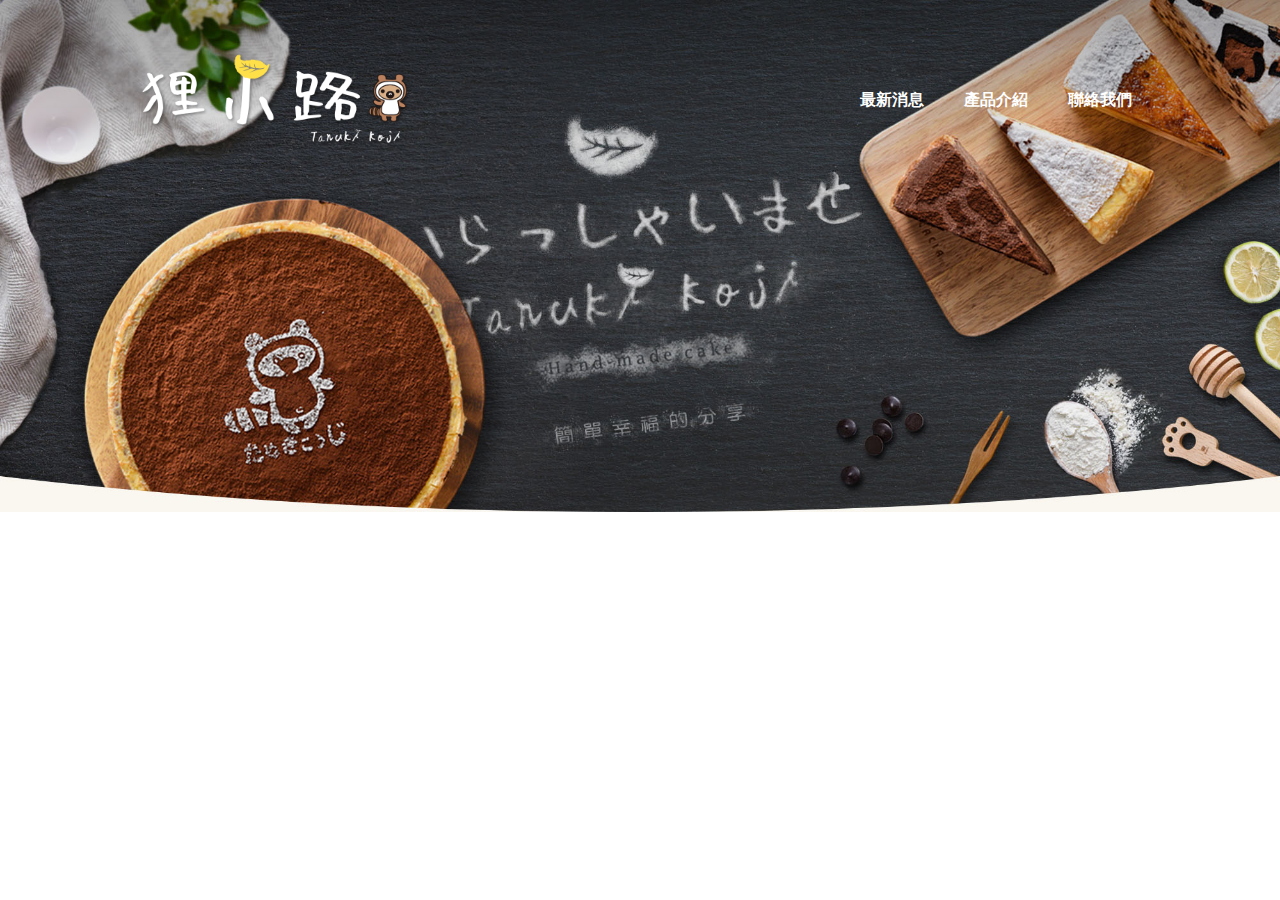
==== index.html @ 35c86128 "上半部完成" ====
<!DOCTYPE html>
<html lang="zh">
  <head>
    <meta charset="UTF-8"/>
    <title>狸小路|首頁</title>
    <link rel="stylesheet" href="style.css"/>
  </head>
  <body>
    <div id="banner">
      <nav><img src="imgs/logo.png" alt="狸小路 LOGO" id="logo"/>
        <div id="link"><a href="#">最新消息</a><a href="#">產品介紹</a><a href="#">聯絡我們</a></div>
      </nav>
    </div>
  </body>
</html>
---- style.css ----
*{
    margin: 0;
    padding: 0;
    font-family: 微軟正黑體;

}

#banner {
    /* 背景圖片 */
    background-image: url(imgs/banner.jpg);
    /* 圖片尺寸 滿版 */
    background-size: 100vw;
    /* bgr 背景圖片重複 */
    background-repeat: no-repeat;
    /* 寬度 vw 螢幕寬度 */
    width: 100vw;
    /* 高度 */
    height: 900px;


}

#logo {
    width: 300px;
}

#link{
    /* 浮動，往右 */
    float: right;
    padding: 40px 0;
}

#link a {
    color: #ffffff;
    /* 連結底線 */
    text-decoration: none;
    /* 內距: 上下 左右 */
    padding: 5px 20px ;
    /* 字體粗細 0-900 */
    font-weight: 800;
    
}

#link a:hover{
    background-color: #ffe048;
    color: black;
    transition: 0.6s;
    
}
/* 導覽列區塊 */
nav {
    width: 80%;
    margin: 0 auto;
    padding: 50px 0;
}
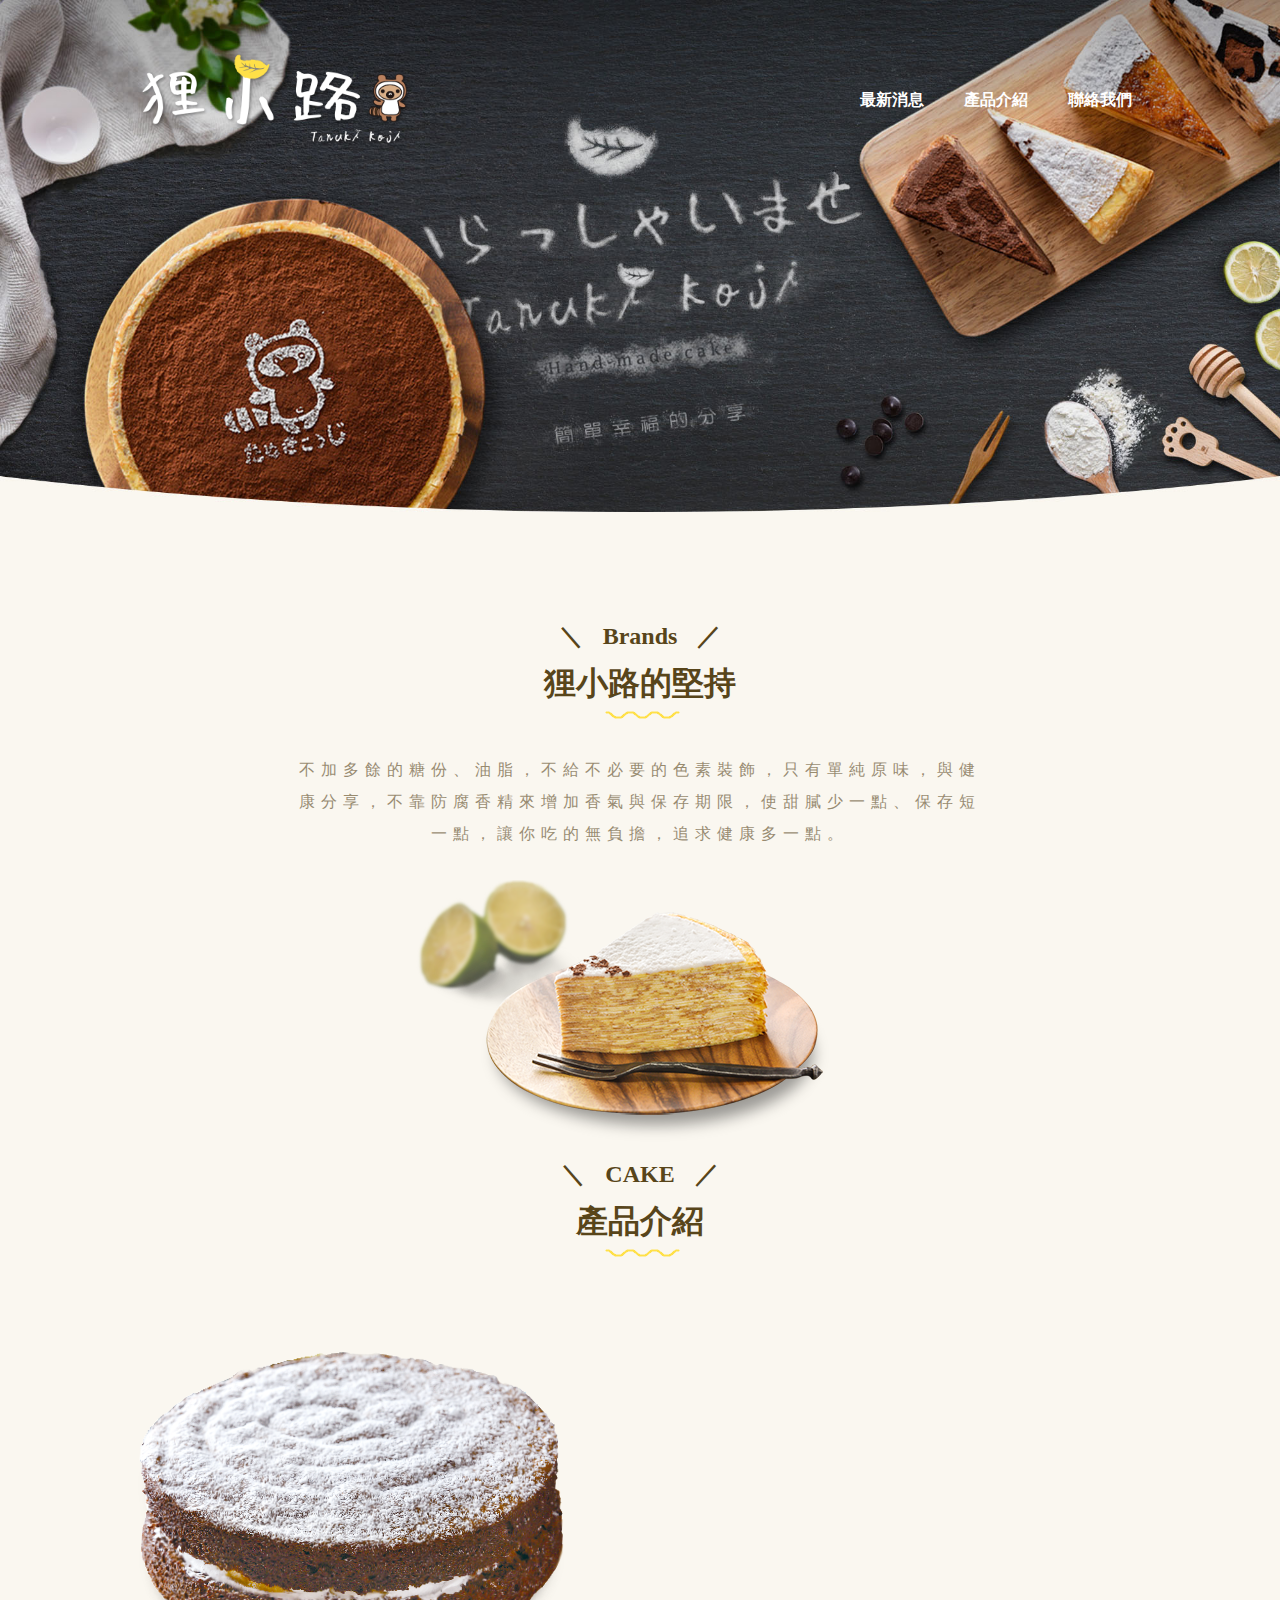
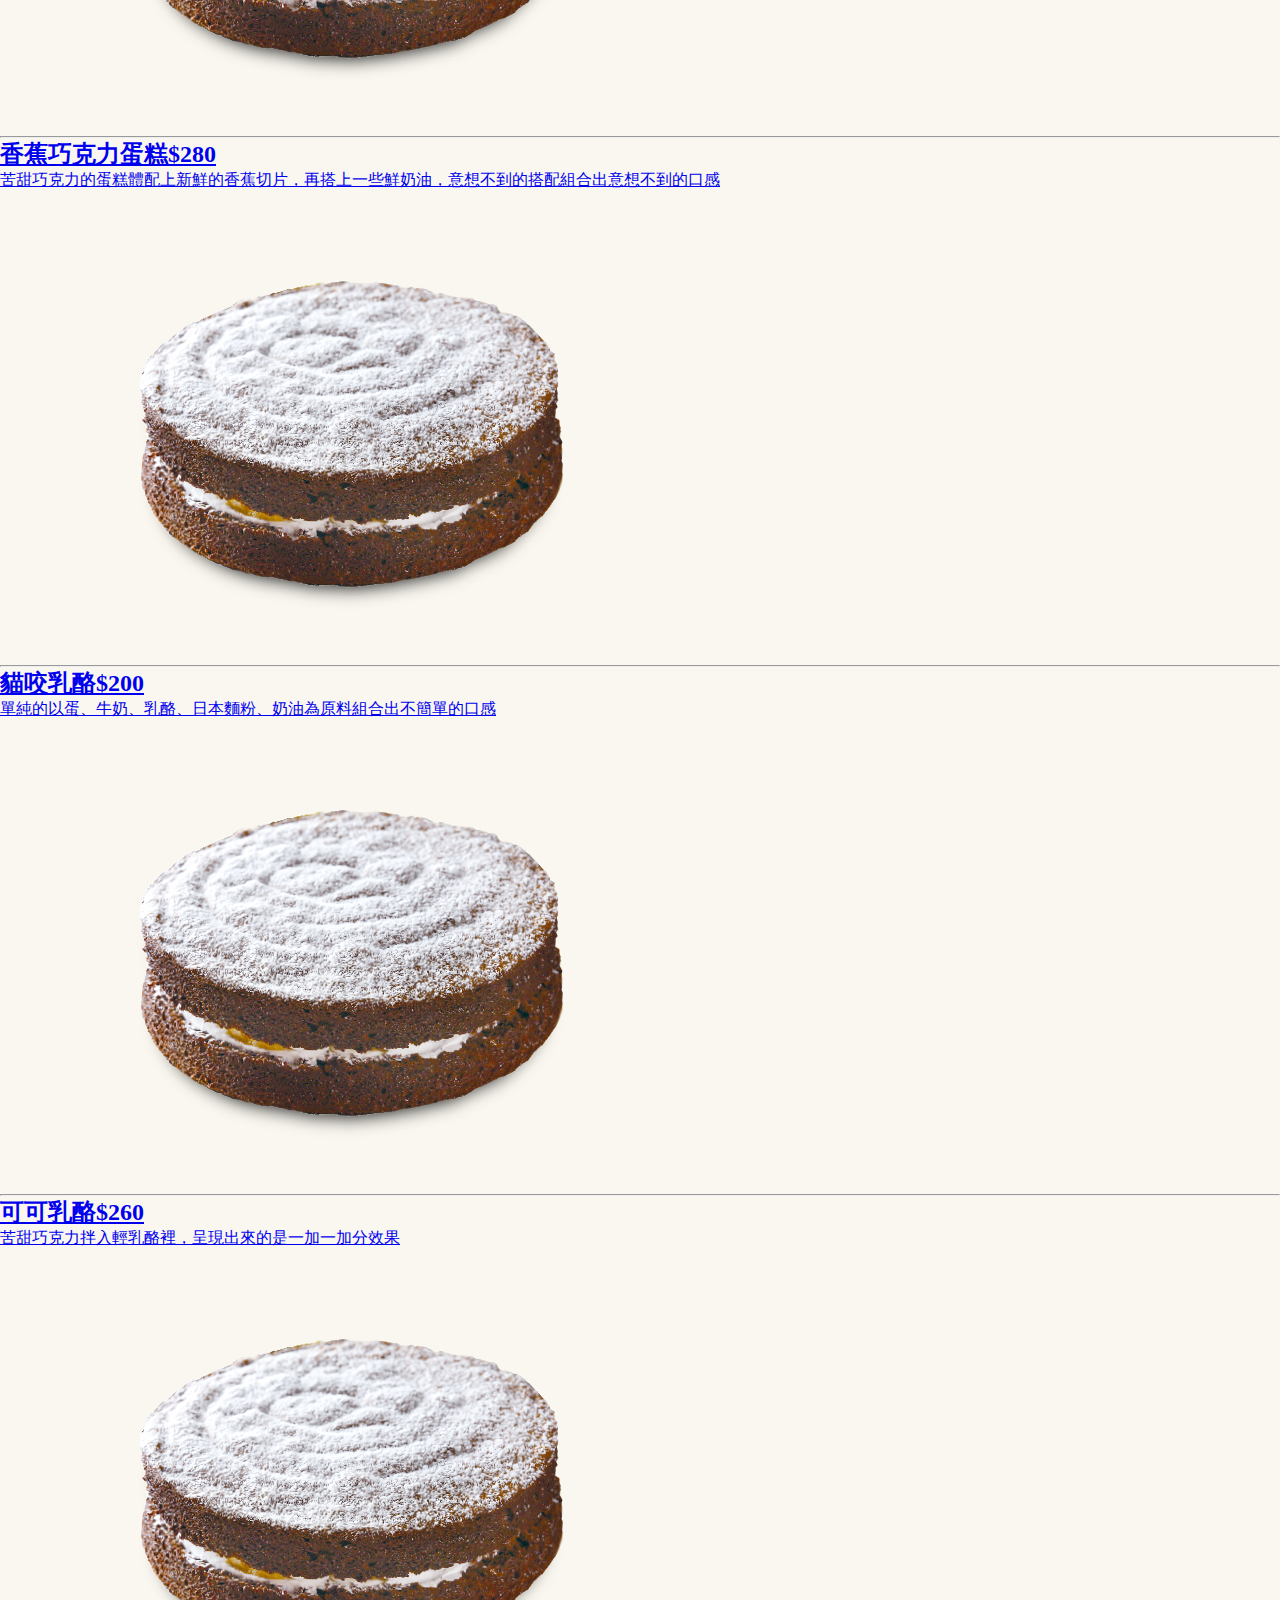
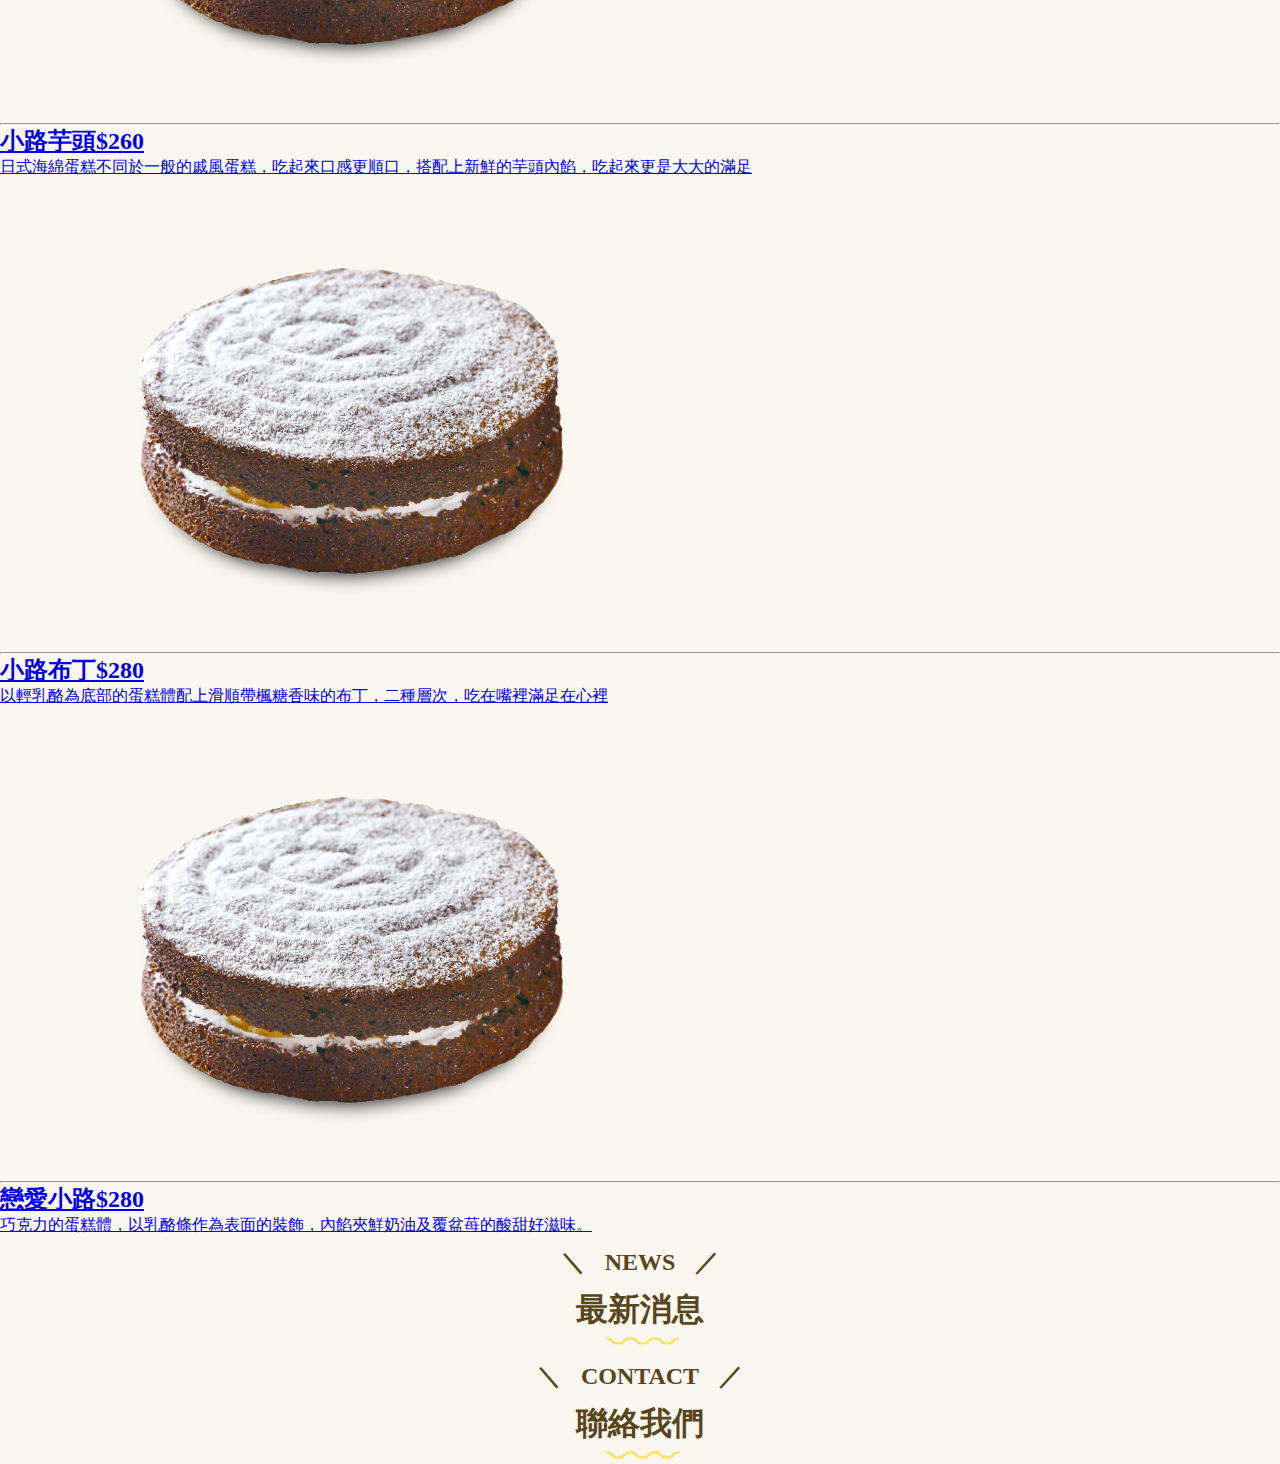
==== commit 1457333e: "2019/8/15" ====
--- a/index.html
+++ b/index.html
@@ -11,5 +11,48 @@
         <div id="link"><a href="#">最新消息</a><a href="#">產品介紹</a><a href="#">聯絡我們</a></div>
       </nav>
     </div>
+    <section id="brands">
+      <h2 class="title">Brands</h2>
+      <h1>狸小路的堅持</h1><img src="imgs/line.png" alt="線條"/>
+      <p>不加多餘的糖份、油脂，不給不必要的色素裝飾，只有單純原味，與健康分享，不靠防腐香精來增加香氣與保存期限，使甜膩少一點、保存短一點，讓你吃的無負擔，追求健康多一點。</p><img src="imgs/brands.png" alt="狸小路 產品"/>
+    </section>
+    <div class="title-box">
+      <h2 class="title">CAKE</h2>
+      <h1>產品介紹</h1><img src="imgs/line.png" alt="線條"/>
+    </div>
+    <section id="product">
+      <div class="product-box"><a href="#"><img src="imgs/cake01.png" alt="產品 照片"/>
+          <hr/>
+          <h2>香蕉巧克力蛋糕$280</h2>
+          <p>苦甜巧克力的蛋糕體配上新鮮的香蕉切片，再搭上一些鮮奶油，意想不到的搭配組合出意想不到的口感</p></a></div>
+      <div class="product-box"><a href="#"><img src="imgs/cake01.png" alt="產品 照片"/>
+          <hr/>
+          <h2>貓咬乳酪$200</h2>
+          <p>單純的以蛋、牛奶、乳酪、日本麵粉、奶油為原料組合出不簡單的口感 </p></a></div>
+      <div class="product-box"><a href="#"><img src="imgs/cake01.png" alt="產品 照片"/>
+          <hr/>
+          <h2>可可乳酪$260</h2>
+          <p>苦甜巧克力拌入輕乳酪裡，呈現出來的是一加一加分效果 </p></a></div>
+      <div class="product-box"><a href="#"><img src="imgs/cake01.png" alt="產品 照片"/>
+          <hr/>
+          <h2>小路芋頭$260</h2>
+          <p>日式海綿蛋糕不同於一般的戚風蛋糕，吃起來口感更順口，搭配上新鮮的芋頭內餡，吃起來更是大大的滿足 </p></a></div>
+      <div class="product-box"><a href="#"><img src="imgs/cake01.png" alt="產品 照片"/>
+          <hr/>
+          <h2>小路布丁$280</h2>
+          <p>以輕乳酪為底部的蛋糕體配上滑順帶楓糖香味的布丁，二種層次，吃在嘴裡滿足在心裡 </p></a></div>
+      <div class="product-box"><a href="#"><img src="imgs/cake01.png" alt="產品 照片"/>
+          <hr/>
+          <h2>戀愛小路$280</h2>
+          <p>巧克力的蛋糕體，以乳酪條作為表面的裝飾，內餡夾鮮奶油及覆盆苺的酸甜好滋味。</p></a></div>
+    </section>
+    <div class="title-box">
+      <h2 class="title">NEWS</h2>
+      <h1>最新消息</h1><img src="imgs/line.png" alt="線條"/>
+    </div>
+    <div class="title-box">
+      <h2 class="title">CONTACT</h2>
+      <h1>聯絡我們</h1><img src="imgs/line.png" alt="線條"/>
+    </div>
   </body>
 </html>--- a/style.css
+++ b/style.css
@@ -3,6 +3,9 @@
     padding: 0;
     font-family: 微軟正黑體;
 
+}
+body{
+    background-color: #faf7f0;
 }
 
 #banner {
@@ -14,8 +17,8 @@
     background-repeat: no-repeat;
     /* 寬度 vw 螢幕寬度 */
     width: 100vw;
-    /* 高度 */
-    height: 900px;
+    /* 高度 calc 計算 - CSS 計算數字 +.-.*./*/ 
+    height: calc(100vw / 2.1);
 
 
 }
@@ -52,4 +55,41 @@
     width: 80%;
     margin: 0 auto;
     padding: 50px 0;
+}
+
+/* 品牌區塊 */
+#brands {
+    text-align: center;
+    color: #58451a
+}
+/* 標題區塊 */
+.title-box{
+    text-align: center;
+    color: #58451a;
+}
+
+.title {
+    font-size: 1.5em;
+    padding: 10px 0;
+}
+
+.title::before{
+    content: "＼";
+    padding-right: 20px;    
+}
+
+.title::after{
+    content: "／";
+    padding-left: 20px;
+}
+
+#brands p{
+    width: 700px;
+    margin: 0 auto;
+    padding: 30px;
+    line-height: 2;
+    /* 透明度 0-1 */
+    opacity: 0.6;
+    /* 字距 */
+    letter-spacing: 6px;
 }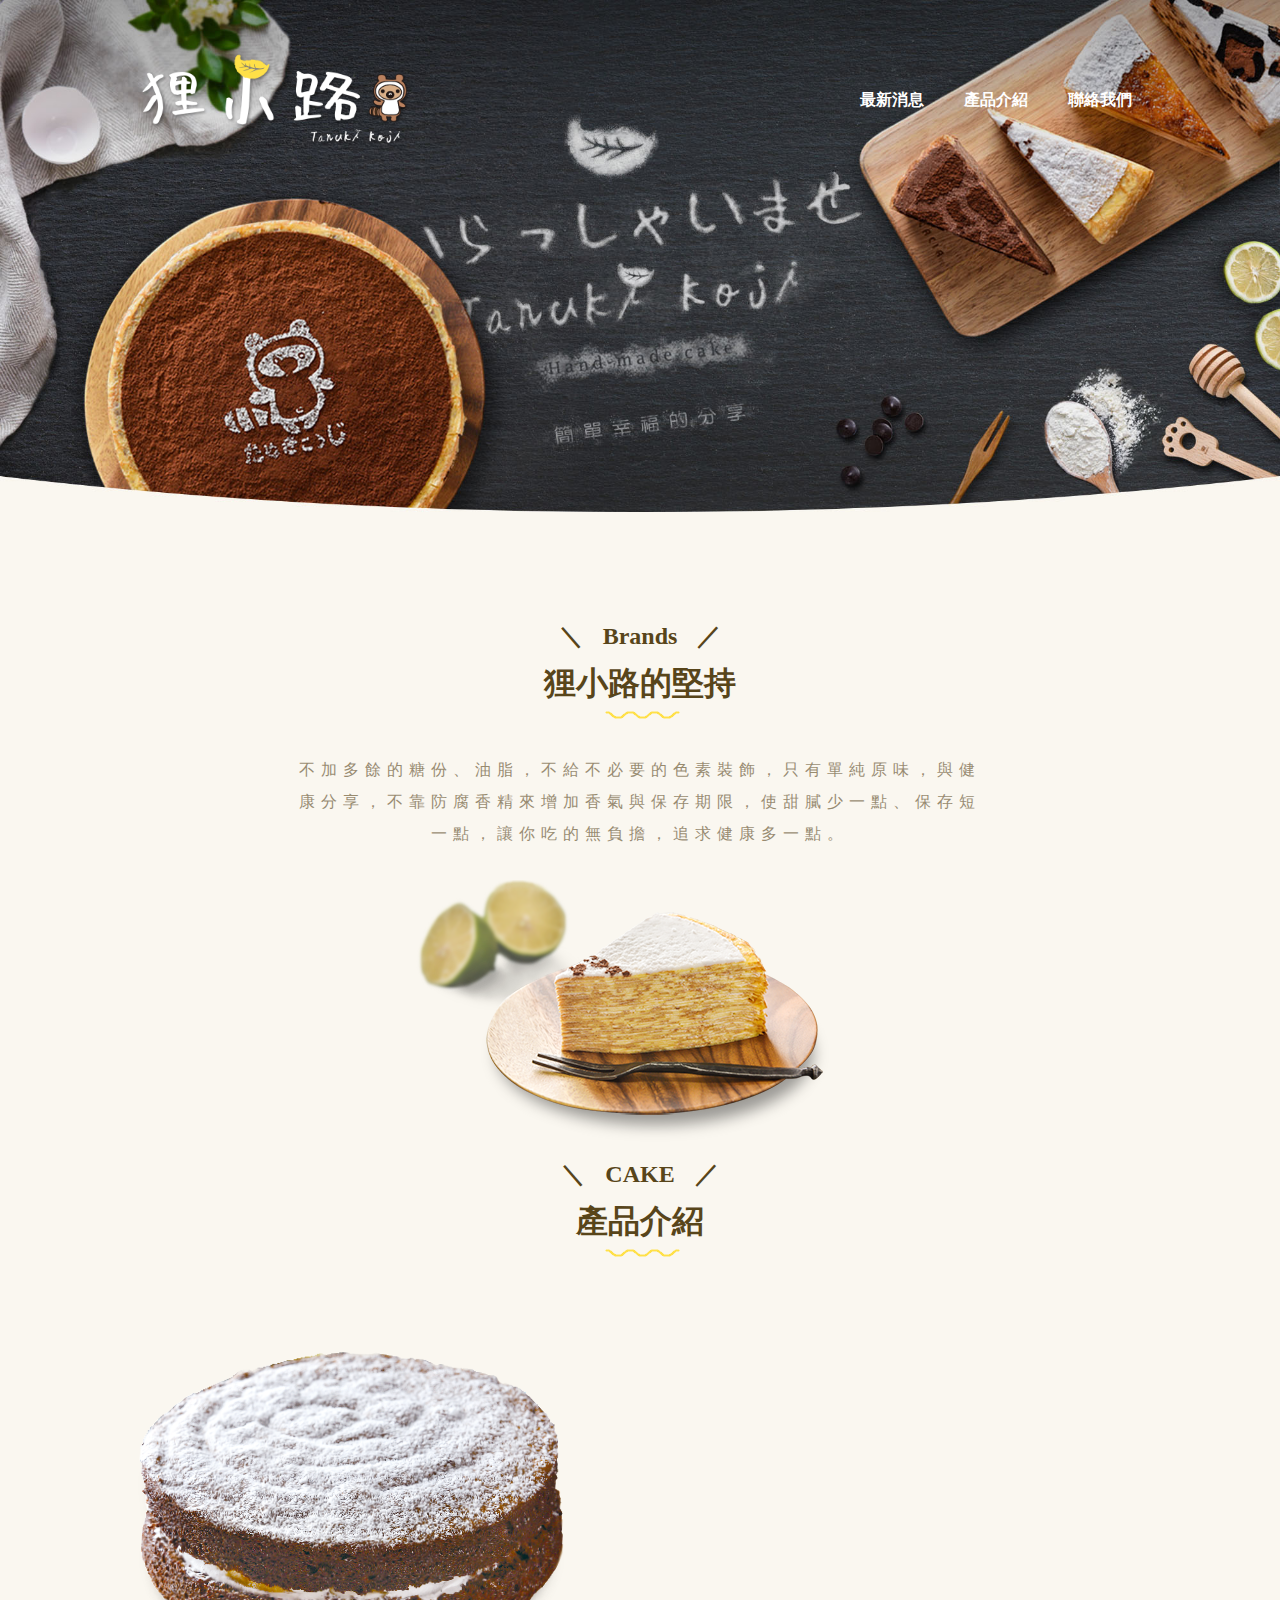
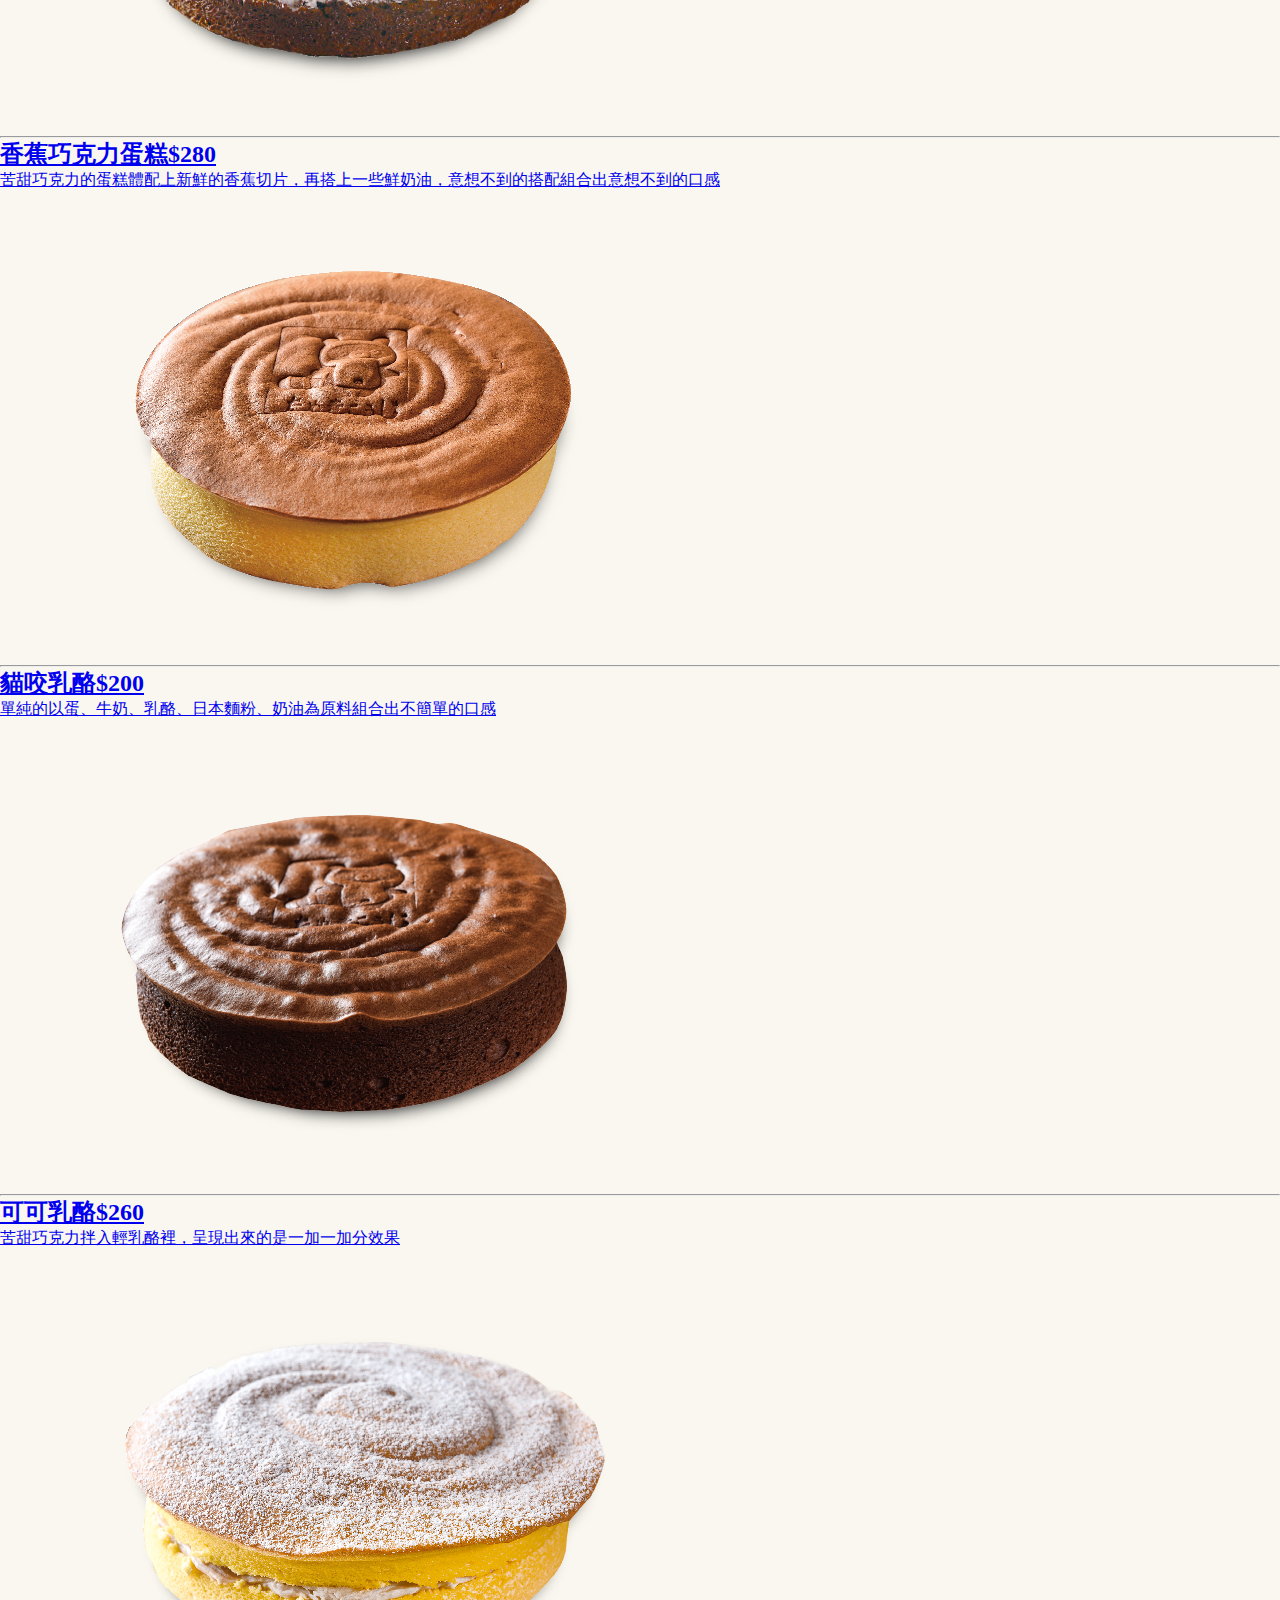
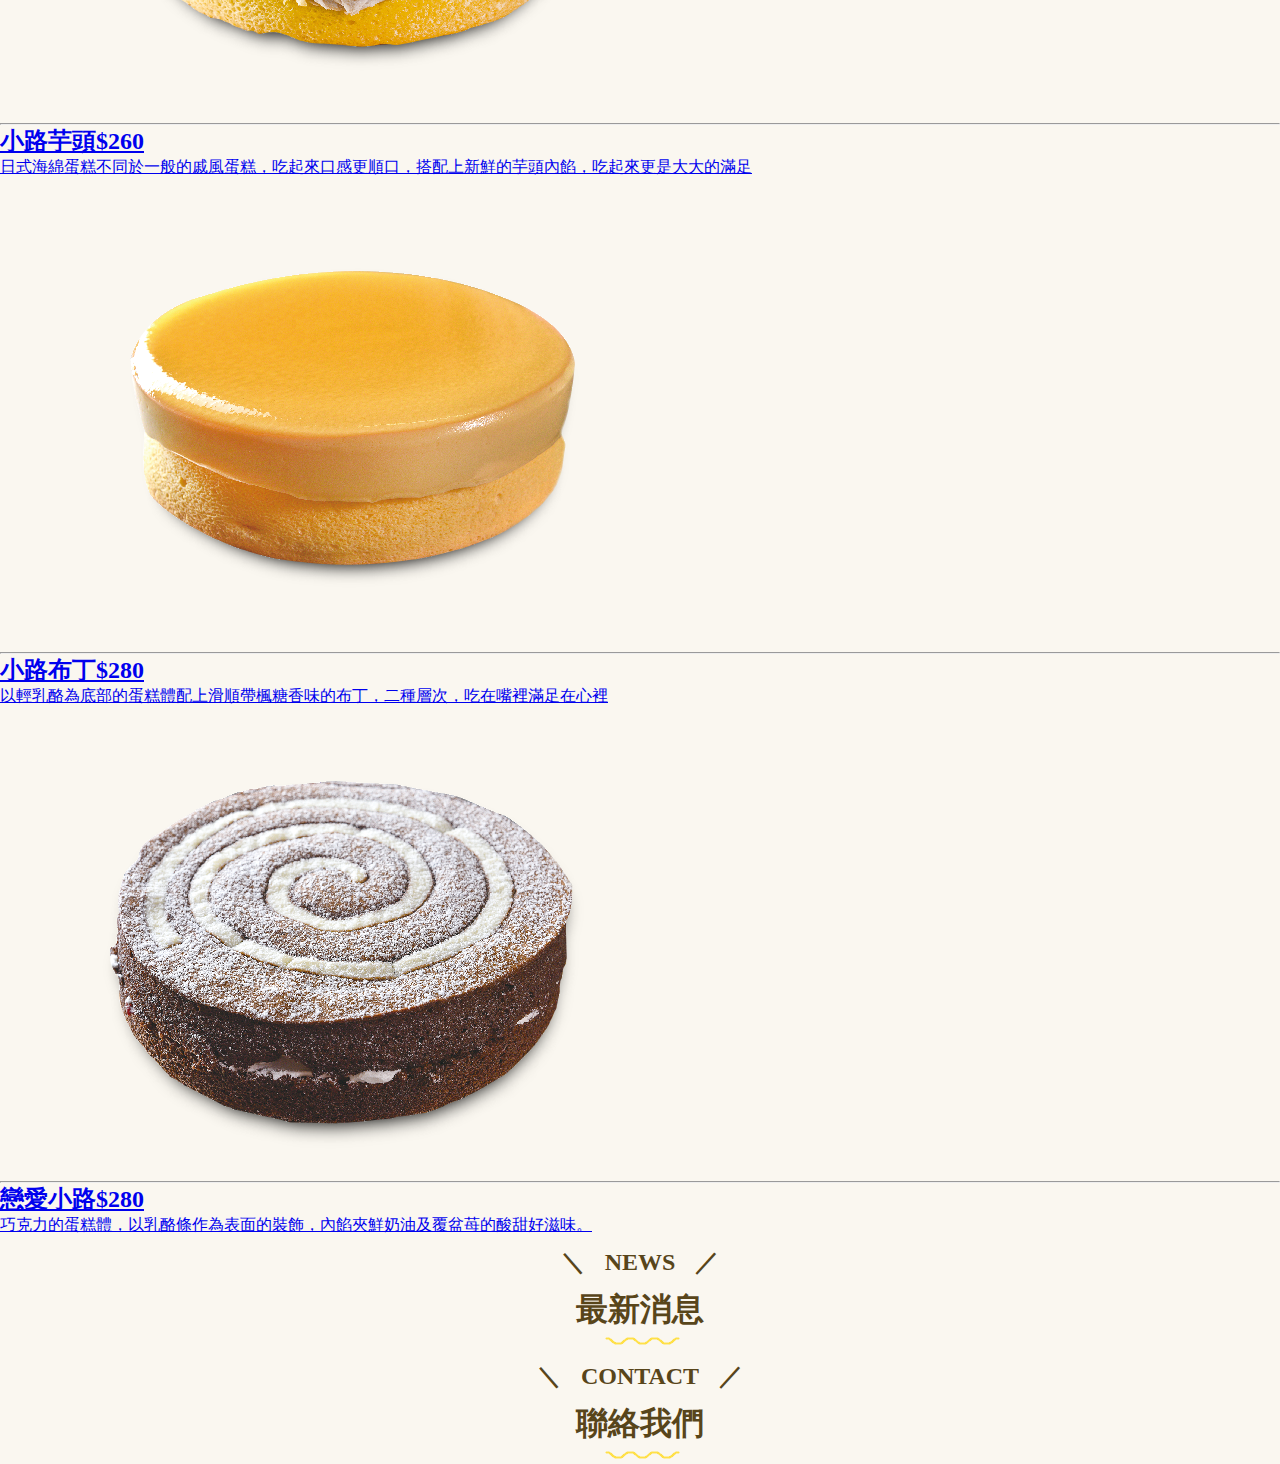
==== commit 8f317faf: "產品區塊 Mixin" ====
--- a/index.html
+++ b/index.html
@@ -25,23 +25,23 @@
           <hr/>
           <h2>香蕉巧克力蛋糕$280</h2>
           <p>苦甜巧克力的蛋糕體配上新鮮的香蕉切片，再搭上一些鮮奶油，意想不到的搭配組合出意想不到的口感</p></a></div>
-      <div class="product-box"><a href="#"><img src="imgs/cake01.png" alt="產品 照片"/>
+      <div class="product-box"><a href="#"><img src="imgs/cake02.png" alt="產品 照片"/>
           <hr/>
           <h2>貓咬乳酪$200</h2>
           <p>單純的以蛋、牛奶、乳酪、日本麵粉、奶油為原料組合出不簡單的口感 </p></a></div>
-      <div class="product-box"><a href="#"><img src="imgs/cake01.png" alt="產品 照片"/>
+      <div class="product-box"><a href="#"><img src="imgs/cake03.png" alt="產品 照片"/>
           <hr/>
           <h2>可可乳酪$260</h2>
           <p>苦甜巧克力拌入輕乳酪裡，呈現出來的是一加一加分效果 </p></a></div>
-      <div class="product-box"><a href="#"><img src="imgs/cake01.png" alt="產品 照片"/>
+      <div class="product-box"><a href="#"><img src="imgs/cake04.png" alt="產品 照片"/>
           <hr/>
           <h2>小路芋頭$260</h2>
           <p>日式海綿蛋糕不同於一般的戚風蛋糕，吃起來口感更順口，搭配上新鮮的芋頭內餡，吃起來更是大大的滿足 </p></a></div>
-      <div class="product-box"><a href="#"><img src="imgs/cake01.png" alt="產品 照片"/>
+      <div class="product-box"><a href="#"><img src="imgs/cake05.png" alt="產品 照片"/>
           <hr/>
           <h2>小路布丁$280</h2>
           <p>以輕乳酪為底部的蛋糕體配上滑順帶楓糖香味的布丁，二種層次，吃在嘴裡滿足在心裡 </p></a></div>
-      <div class="product-box"><a href="#"><img src="imgs/cake01.png" alt="產品 照片"/>
+      <div class="product-box"><a href="#"><img src="imgs/cake06.png" alt="產品 照片"/>
           <hr/>
           <h2>戀愛小路$280</h2>
           <p>巧克力的蛋糕體，以乳酪條作為表面的裝飾，內餡夾鮮奶油及覆盆苺的酸甜好滋味。</p></a></div>
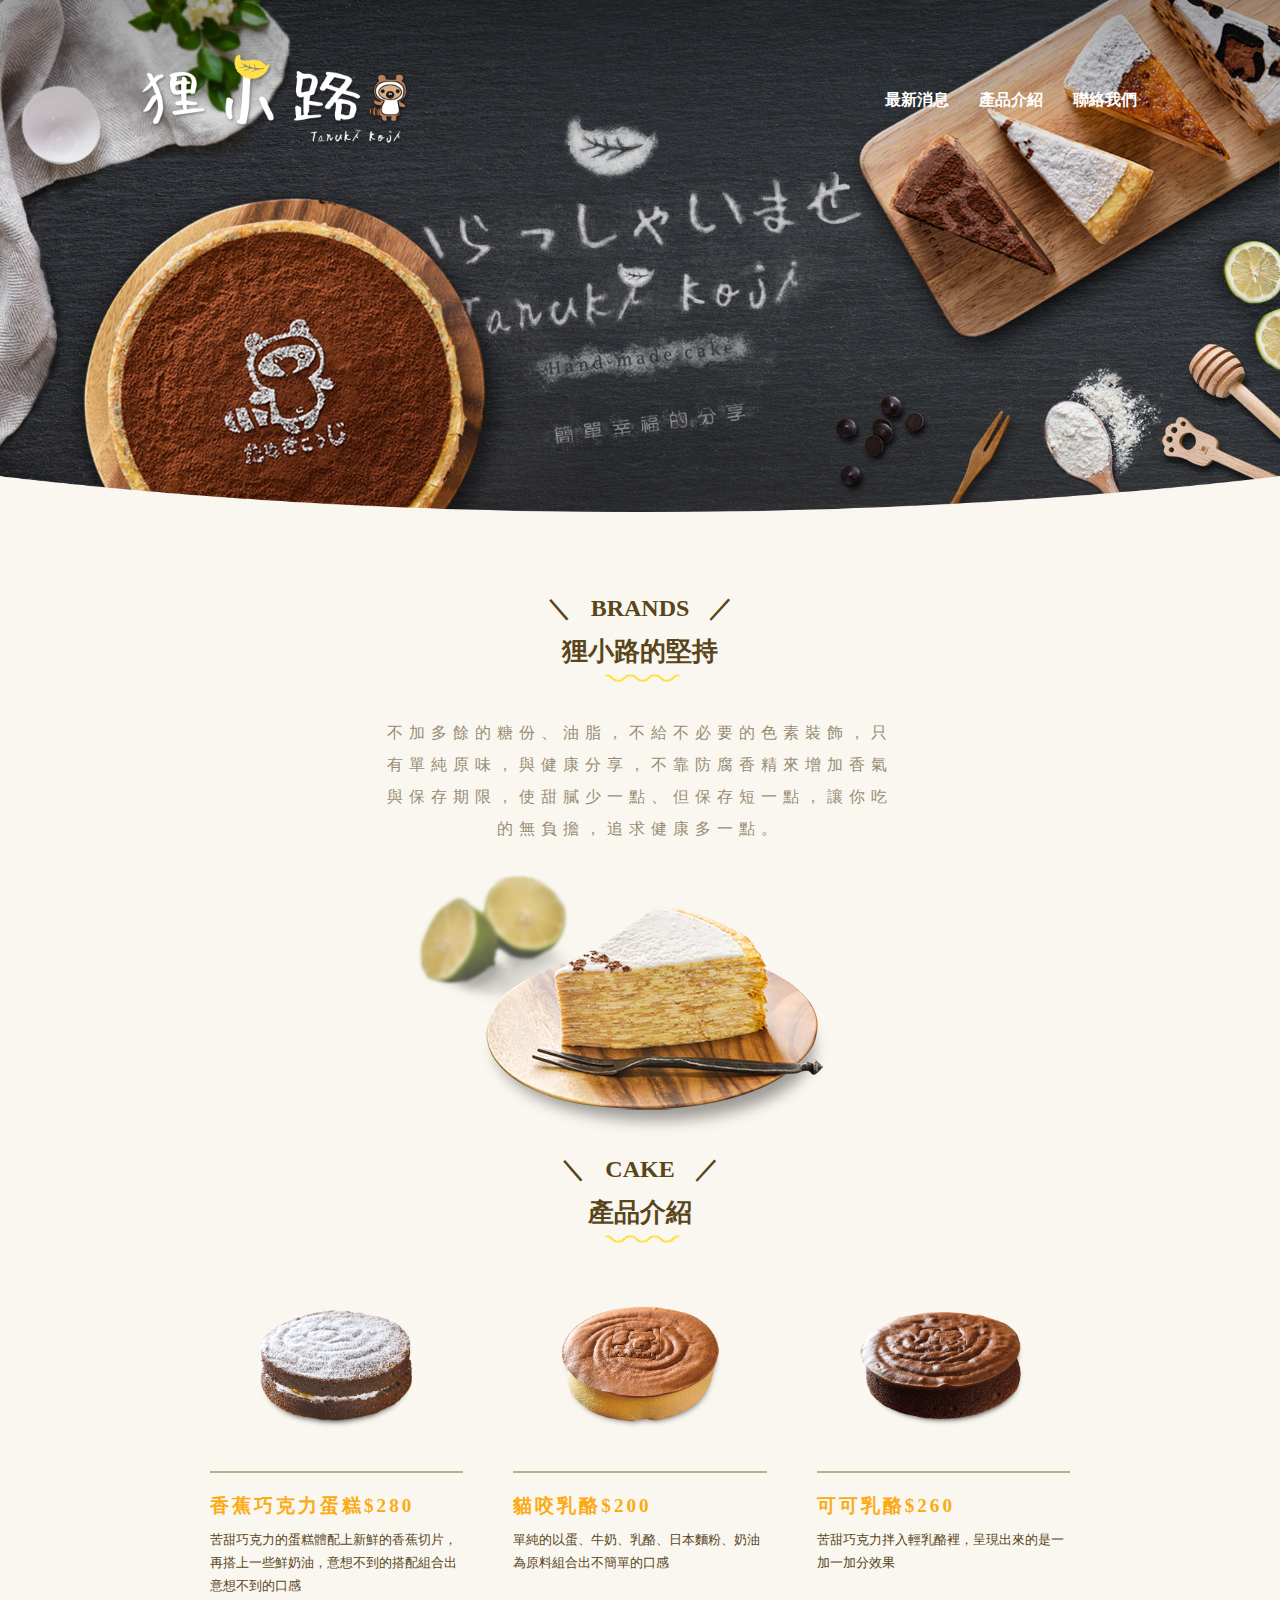
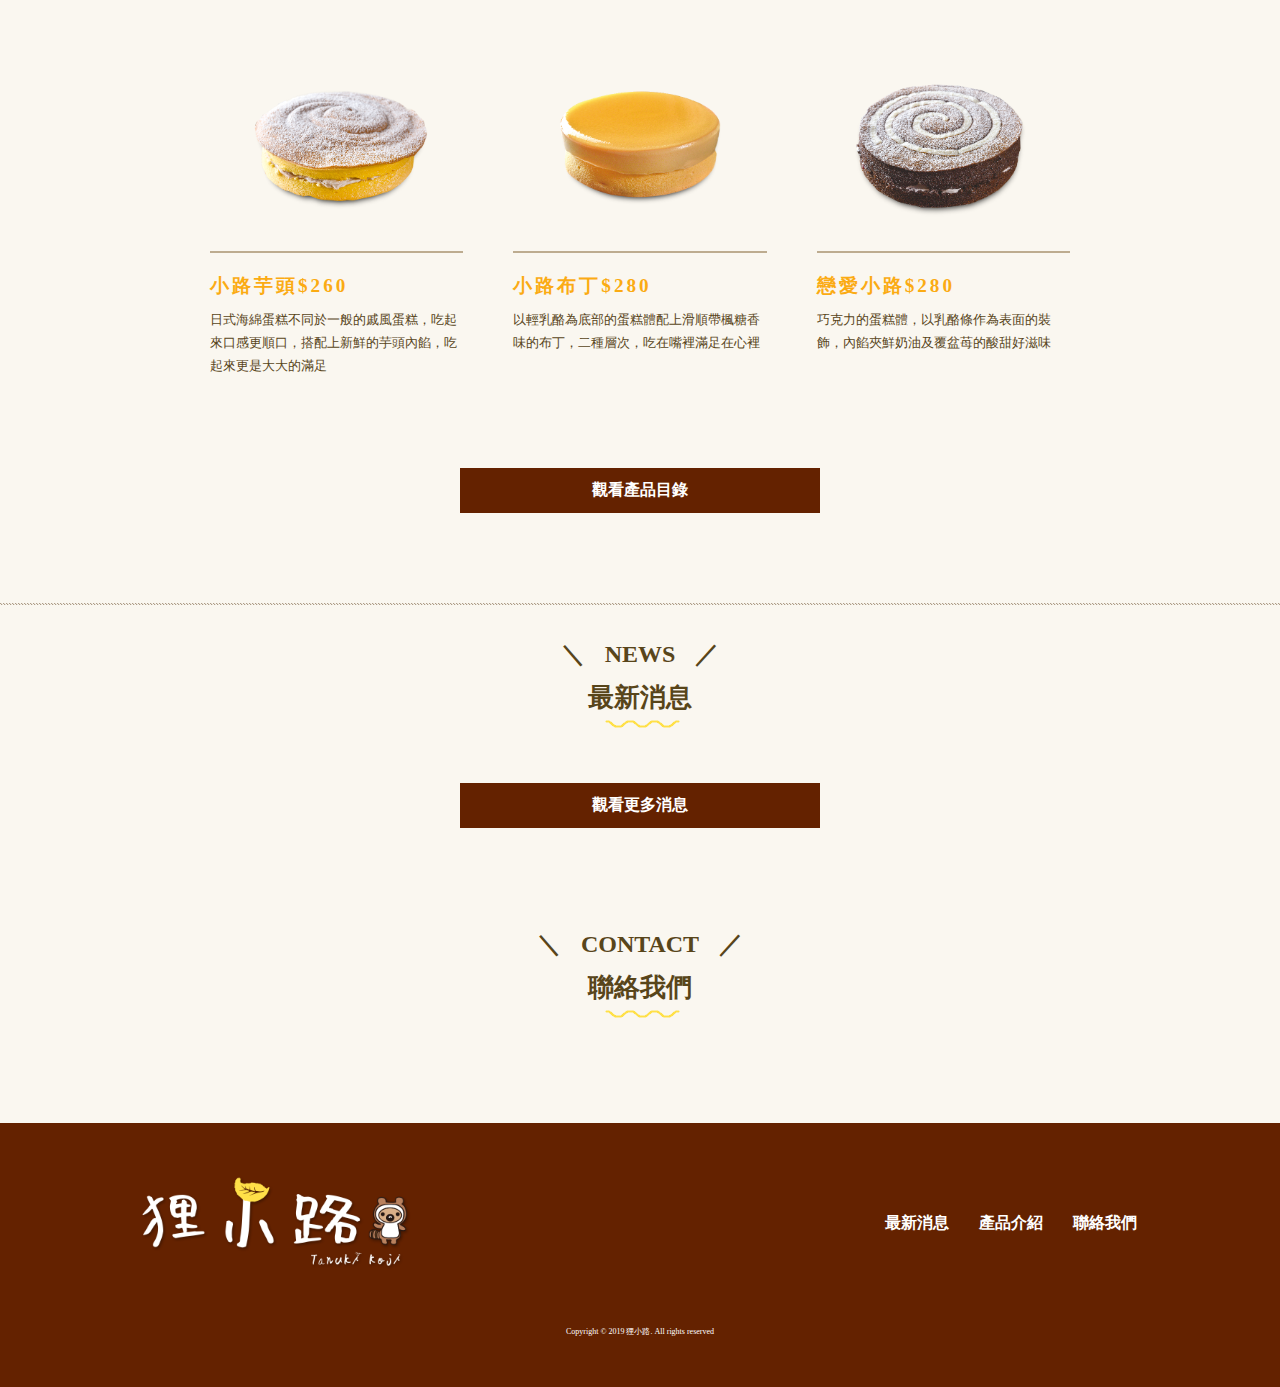
==== commit 54070ae7: "0822" ====
--- a/index.html
+++ b/index.html
@@ -2,19 +2,22 @@
 <html lang="zh">
   <head>
     <meta charset="UTF-8"/>
-    <title>狸小路|首頁</title>
+    <title>狸小路 | 首頁</title>
     <link rel="stylesheet" href="style.css"/>
+    <link rel="shortcut icon" href="imgs/icon.png" type="image/x-icon"/>
   </head>
   <body>
     <div id="banner">
-      <nav><img src="imgs/logo.png" alt="狸小路 LOGO" id="logo"/>
-        <div id="link"><a href="#">最新消息</a><a href="#">產品介紹</a><a href="#">聯絡我們</a></div>
+      <nav><img class="logo" src="imgs/logo.png" alt="狸小路 LGOO"/>
+        <div class="link"><a href="#">最新消息</a><a href="#">產品介紹</a><a href="#">聯絡我們</a></div>
       </nav>
     </div>
     <section id="brands">
-      <h2 class="title">Brands</h2>
-      <h1>狸小路的堅持</h1><img src="imgs/line.png" alt="線條"/>
-      <p>不加多餘的糖份、油脂，不給不必要的色素裝飾，只有單純原味，與健康分享，不靠防腐香精來增加香氣與保存期限，使甜膩少一點、保存短一點，讓你吃的無負擔，追求健康多一點。</p><img src="imgs/brands.png" alt="狸小路 產品"/>
+      <div class="title-box">
+        <h2 class="title">BRANDS</h2>
+        <h1>狸小路的堅持</h1><img src="imgs/line.png" alt="線條"/>
+      </div>
+      <p>不加多餘的糖份、油脂，不給不必要的色素裝飾，只有單純原味，與健康分享，不靠防腐香精來增加香氣與保存期限，使甜膩少一點、但保存短一點，讓你吃的無負擔，追求健康多一點。</p><img src="imgs/brands.png" alt="狸小路 產品"/>
     </section>
     <div class="title-box">
       <h2 class="title">CAKE</h2>
@@ -28,31 +31,38 @@
       <div class="product-box"><a href="#"><img src="imgs/cake02.png" alt="產品 照片"/>
           <hr/>
           <h2>貓咬乳酪$200</h2>
-          <p>單純的以蛋、牛奶、乳酪、日本麵粉、奶油為原料組合出不簡單的口感 </p></a></div>
+          <p>單純的以蛋、牛奶、乳酪、日本麵粉、奶油為原料組合出不簡單的口感</p></a></div>
       <div class="product-box"><a href="#"><img src="imgs/cake03.png" alt="產品 照片"/>
           <hr/>
           <h2>可可乳酪$260</h2>
-          <p>苦甜巧克力拌入輕乳酪裡，呈現出來的是一加一加分效果 </p></a></div>
+          <p>苦甜巧克力拌入輕乳酪裡，呈現出來的是一加一加分效果</p></a></div>
       <div class="product-box"><a href="#"><img src="imgs/cake04.png" alt="產品 照片"/>
           <hr/>
           <h2>小路芋頭$260</h2>
-          <p>日式海綿蛋糕不同於一般的戚風蛋糕，吃起來口感更順口，搭配上新鮮的芋頭內餡，吃起來更是大大的滿足 </p></a></div>
+          <p>日式海綿蛋糕不同於一般的戚風蛋糕，吃起來口感更順口，搭配上新鮮的芋頭內餡，吃起來更是大大的滿足</p></a></div>
       <div class="product-box"><a href="#"><img src="imgs/cake05.png" alt="產品 照片"/>
           <hr/>
           <h2>小路布丁$280</h2>
-          <p>以輕乳酪為底部的蛋糕體配上滑順帶楓糖香味的布丁，二種層次，吃在嘴裡滿足在心裡 </p></a></div>
+          <p>以輕乳酪為底部的蛋糕體配上滑順帶楓糖香味的布丁，二種層次，吃在嘴裡滿足在心裡</p></a></div>
       <div class="product-box"><a href="#"><img src="imgs/cake06.png" alt="產品 照片"/>
           <hr/>
           <h2>戀愛小路$280</h2>
-          <p>巧克力的蛋糕體，以乳酪條作為表面的裝飾，內餡夾鮮奶油及覆盆苺的酸甜好滋味。</p></a></div>
-    </section>
+          <p>巧克力的蛋糕體，以乳酪條作為表面的裝飾，內餡夾鮮奶油及覆盆苺的酸甜好滋味</p></a></div>
+    </section><a class="btn-big" href="#">觀看產品目錄</a>
+    <div class="small-line"></div>
     <div class="title-box">
       <h2 class="title">NEWS</h2>
       <h1>最新消息</h1><img src="imgs/line.png" alt="線條"/>
-    </div>
+    </div><a class="btn-big" href="#">觀看更多消息</a>
     <div class="title-box">
       <h2 class="title">CONTACT</h2>
       <h1>聯絡我們</h1><img src="imgs/line.png" alt="線條"/>
     </div>
+    <footer>
+      <nav><img class="logo" src="imgs/logo.png" alt="狸小路 LGOO"/>
+        <div class="link"><a href="#">最新消息</a><a href="#">產品介紹</a><a href="#">聯絡我們</a></div>
+        <div id="copy">Copyright &copy; 2019 狸小路. All rights reserved</div>
+      </nav>
+    </footer>
   </body>
 </html>--- a/style.css
+++ b/style.css
@@ -1,95 +1,179 @@
-*{
+* {
     margin: 0;
     padding: 0;
     font-family: 微軟正黑體;
+    box-sizing: border-box;
+}
 
-}
-body{
+body {
     background-color: #faf7f0;
+    text-align: center;
 }
 
 #banner {
-    /* 背景圖片 */
     background-image: url(imgs/banner.jpg);
-    /* 圖片尺寸 滿版 */
     background-size: 100vw;
     /* bgr 背景圖片重複 */
     background-repeat: no-repeat;
-    /* 寬度 vw 螢幕寬度 */
     width: 100vw;
-    /* 高度 calc 計算 - CSS 計算數字 +.-.*./*/ 
-    height: calc(100vw / 2.1);
-
-
+    /* calc 計算 - CSS 計算數字 + - * / */
+    height: calc(100vw / 2.2);
 }
 
-#logo {
+.logo {
     width: 300px;
 }
 
-#link{
-    /* 浮動，往右 */
+.link {
     float: right;
     padding: 40px 0;
 }
 
-#link a {
-    color: #ffffff;
-    /* 連結底線 */
+.link a {
+    color: #fff;
     text-decoration: none;
-    /* 內距: 上下 左右 */
-    padding: 5px 20px ;
-    /* 字體粗細 0-900 */
+    /* 內距：上下 左右 */
+    padding: 5px 15px;
+    /* 字體粗細 0 - 900 */
     font-weight: 800;
-    
 }
 
-#link a:hover{
+.link a:hover {
     background-color: #ffe048;
     color: black;
     transition: 0.6s;
-    
 }
+
 /* 導覽列區塊 */
 nav {
     width: 80%;
     margin: 0 auto;
     padding: 50px 0;
+    text-align: left;
 }
 
 /* 品牌區塊 */
 #brands {
     text-align: center;
-    color: #58451a
+    color: #58451a;
 }
+
+#brands p {
+    width: 570px;
+    margin: 0 auto;
+    padding: 30px;
+    line-height: 2;
+    /* 透明度 0 - 1 */
+    opacity: 0.6;
+    /* 字距 */
+    letter-spacing: 6px;
+}
+
+
 /* 標題區塊 */
-.title-box{
+.title-box {
     text-align: center;
     color: #58451a;
 }
-
 .title {
     font-size: 1.5em;
     padding: 10px 0;
 }
 
-.title::before{
+.title::before {
     content: "＼";
-    padding-right: 20px;    
+    padding-right: 20px;
 }
 
-.title::after{
+.title::after {
     content: "／";
     padding-left: 20px;
 }
 
-#brands p{
-    width: 700px;
+.title-box h1 {
+    font-size: 1.6em;
+}
+
+/* 產品區塊 */
+#product {
+    /* 顯示模式：格線 */
+    display: grid;
+    /* 格線-框架-欄位：欄位尺寸 欄位尺寸 欄位尺寸 */
+    grid-template-columns: auto auto auto;
+    /* 格線-間隙 */
+    grid-gap: 50px;
+
+    padding: 30px;
+
+    width: 920px;
+
     margin: 0 auto;
-    padding: 30px;
-    line-height: 2;
-    /* 透明度 0-1 */
-    opacity: 0.6;
-    /* 字距 */
-    letter-spacing: 6px;
-}+
+    text-align: left;
+}
+
+#product img {
+    width: 100%;
+}
+
+/* 產品盒子 */
+.product-box a {
+    text-decoration: none;
+}
+.product-box h2 {
+    color: #fbab13;
+    letter-spacing: 3px;
+    font-size: 1.2em;
+}
+
+.product-box hr {
+    height: 2px;
+    background-color: #bdac90;
+    border: 0;
+    margin: 20px 0;
+}
+
+.product-box p {
+    color: #58451a;
+    font-size: 0.8em;
+    padding: 10px 0;
+    line-height: 1.8;
+}
+
+/* 按鈕效果 */
+/* a 行內元素 - 不能調寬高 */
+.btn-big {
+    display: inline-block;
+    background-color: #642200;
+    color: #fff;
+    text-decoration: none;
+    padding: 10px 130px;
+    border: 2px solid #642200;
+    font-weight: 700;
+    margin: 50px 0 90px 0;
+    transition: 0.8s;
+}
+
+.btn-big:hover {
+    background-color: transparent;
+    color: #642200;
+}
+
+/* 重複圖片線條效果 */
+.small-line {
+    background-image: url(imgs/small-line.png);
+    height: 5px;
+    background-repeat: repeat-x;
+    margin-bottom: 20px;
+}
+
+footer {
+    background-color: #642200;
+    color: #fff;
+    margin-top: 100px;
+}
+footer #copy {
+    padding-top: 50px;
+    font-size: 0.5em;
+    text-align: center;
+}
